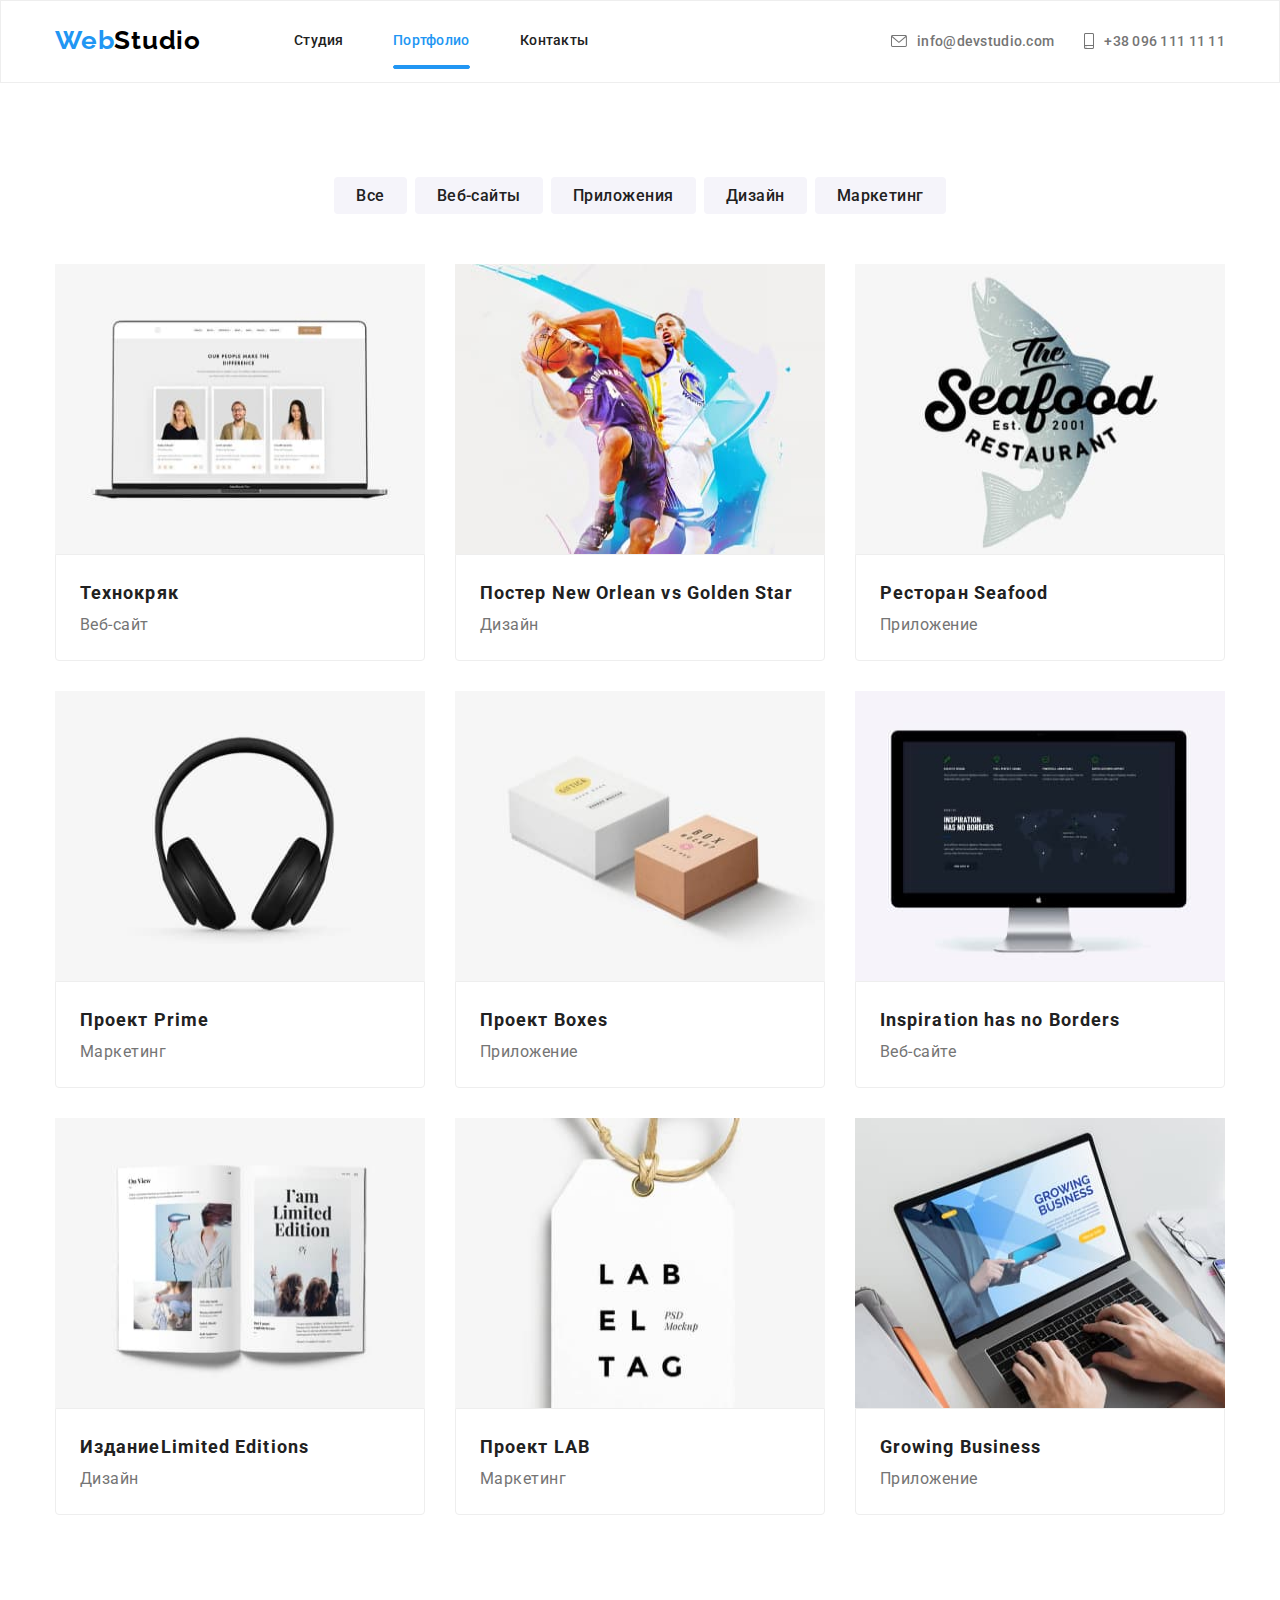
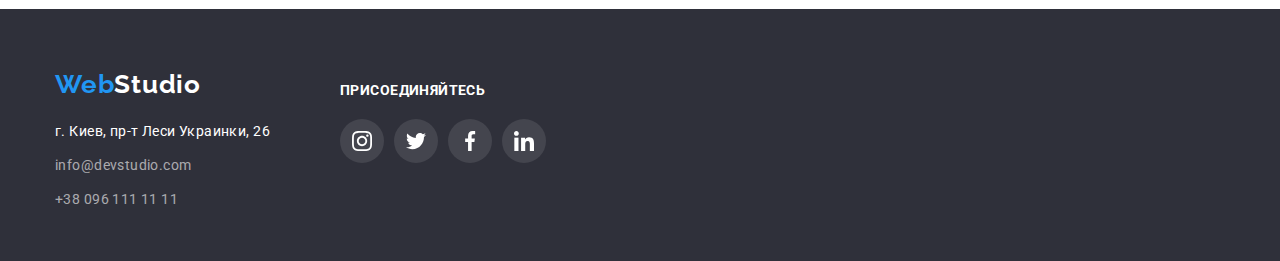
==== portfolio.html @ f4e9bdaf "спроба" ====
<!DOCTYPE html>
<html lang="ru">
<head>
    <meta charset="UTF-8">
    <meta http-equiv="X-UA-Compatible" content="IE=edge">
    <meta name="viewport" content="width=device-width, initial-scale=1.0">
    <link rel="stylesheet" href="https://cdnjs.cloudflare.com/ajax/libs/modern-normalize/1.0.0/modern-normalize.min.css">
    <link rel="preconnect" href="https://fonts.googleapis.com">
    <link rel="preconnect" href="https://fonts.gstatic.com" crossorigin>
    <link href="https://fonts.googleapis.com/css2?family=Raleway:wght@700&family=Roboto:wght@400;500;700;900&display=swap"
        rel="stylesheet">
    <title>WebStudio</title>
    <link rel="stylesheet" href="css/style.css">
</head>
<body class="info_main">
    <header class="header-solid">
        <div class="container style-container">
            <nav class="nav-style">
                
                    <a class="webStudio dio" href="./index.html">Web<span class="colorweb">Studio</span></a>
                     <ul class="style-studio">
                    <li class="stydi-link">
                        <a href="./index.html" class="studio  activity lost ">Студия</a>
                    </li>
                    <li class="stydi-link labe">
                        <a href="./portfolio.html" class="portfolio current activity ">Портфолио</a>
                    </li>
                    <li class="stydi-link ">
                        <a href="./contakts.html" class="contakts activity lost">Контакты</a>
                    </li>
                </ul>
            </nav>
                    <ul class="style-info">
                    <li class="style-mailto">
                        <a class="link_info activitys" href="mailto:info@devstudio.com" >
                            <svg class="svg-link" width="16" height="12">
                                <use href="./images/icons/sprite-2-defs.svg#icon-envelope"></use>
                            </svg>info@devstudio.com</a>
    
                        </li>
                    <li class="style-mailto">
                      
                    <a class="link_info activitys" href="tel+380961111111" >
                        <svg class="svg-link" width="10" height="16">
                            <use href="./images/icons/sprite-2-defs.svg#icon-smartphone " ></use>
                        </svg>+38 096 111 11 11</a>
                        </li>
                     </ul>
             </div>
    </header>
    <main>
        <section class="section">
            <div class="container">
            <ul class="style-buttons">
                <li class="a_studio buttons-skill">
                    <button type="button" class="info_buttons">Все</button>
                </li>
                <li class="a_studio buttons-skill">
                    <button type="button" class="info_buttons">Веб-сайты</button>
                </li>
                <li class="a_studio buttons-skill">
                    <button type="button" class="info_buttons">Приложения</button>
                </li>
                <li class="a_studio buttons-skill">
                    <button type="button" class="info_buttons">Дизайн</button>
                </li>
                <li class="a_studio buttons-skill">
                    <button type="button" class="info_buttons">Маркетинг</button>
                </li>
            </ul>
                <ul class="studio-work">
                    <li class="a_studio team-ids">
                        <div class="overlay">
                            <p class="work-p">
                                Ресурс пропонує комплексні пропозиції з різним рівнем функціоналу та сервісів. Все це дозволить відвідувачу отримати вичерпні відомості про компанію чи приватну особу.
                            </p>
                        
                        <img src="./images/img.jpg" width="370" height="290" alt="Ноут">
                        </div>
                        <div class="poster-style">
                        <h3 class="style_work ">Технокряк</h3>
                        <p class="style_skill ">Веб-сайт</p>
                       
                        </div>
                    </li>
                    
                
                    <li class="a_studio team-ids"><img src="./images/img(1).jpg" width="370" height="290" alt="Постер">
                        <div class="poster-style">
                        <h3 class="style_work ">Постер <span lang="en">New Orlean vs Golden Star</span></h3>
                        <p class="style_skill ">Дизайн</p>
                        </div>
                    </li>
                    
                
                    <li class="a_studio team-ids"><img src="./images/img(2).jpg" width="370" height="290" alt="Постер">
                        <div class="poster-style">
                        <h3 class="style_work ">Ресторан <span lang="en">Seafood</span></h3>
                        <p class="style_skill ">Приложение</p>
                        </div>
                    </li>
                    
               
                    <li class="a_studio team-ids"><img src="./images/img(3).jpg" width="370" height="290" alt="Наушники">
                        <div class="poster-style">
                        <h3 class="style_work ">Проект Prime</h3>
                        <p class="style_skill ">Маркетинг</p>
                        </div>
                    </li>
                    
             
                    <li class="a_studio team-ids"><img src="./images/img(4).jpg" width="370" height="290" alt="Коробки">
                        <div class="poster-style">
                        <h3 class="style_work ">Проект Boxes</h3>
                        <p class="style_skill ">Приложение</p>
                        </div>
                    </li>
                    
               
                    <li class="a_studio team-ids"><img src="./images/img(5).jpg" width="370" height="290" alt="Монитор">
                        <div class="poster-style">
                        <h3 class="style_work " lang="en">Inspiration has no Borders</h3>
                        <p class="style_skill ">Веб-сайте</p>
                        </div>
                    </li>
                    
               
                    <li class="a_studio team-ids"><img src="./images/img(6).jpg" width="370" height="290" alt="Книга">
                        <div class="poster-style">
                        <h3 class="style_work ">Издание<span lang="en">Limited Editions</span></h3>
                        <p class="style_skill ">Дизайн</p>
                        </div>
                    </li>
                    
              
                    <li class="a_studio team-ids"><img src="./images/img(7).jpg" width="370" height="290" alt="Бирка">
                        <div class="poster-style">
                        <h3 class="style_work ">Проект <span lang="en">LAB</span></h3>
                        <p class="style_skill ">Маркетинг</p>
                        </div>
                    </li>
                    
                
                    <li class="a_studio team-ids"><img src="./images/img(8).jpg" width="370" height="290" alt="Бирка">
                        <div class="poster-style">
                        <h3 class="style_work ">Growing Business</h3>
                        <p class="style_skill">Приложение</p>
                        </div>
                    </li>
                    
                </ul>
                </div>
        </section>
        
    </main>
    <footer class="info_link">
        <div class="container-link container" >
        <div>
        <a class="webStudio_2">Web<span class="style_studio">Studio</span></a>
        <address>
            <ul>
                <li class="a_studio styly-ly"><p class="link_street">г. Киев, пр-т Леси Украинки, 26</p></li>
                <li class="a_studio styly-ly"><a href="mailtoinfo@devstudio.com" class="link_infos">info@devstudio.com</a></li>
                <li class="a_studio styly-ly"><a href="tel+380961111111" class="link_infos">+38 096 111 11 11</a></li> 
            </ul>
        </address>
        
    </div>
    <div>
        <ul class="a_studio">
            <li><p class="p-link">Присоединяйтесь</p>
                <ul class="lllls">
                        <li class="rrrrs">
                            <a href="#" class="tttts">
                                <svg class="yyyys" width="44" height="44">
                                    <use href="./images/icons/sprite-2-defs.svg#icon-instagram-2"></use>
                                </svg>
                            </a>
                        </li>
                        <li class="rrrrs">
                            <a href="" class="tttts">
                                <svg class="yyyys" width="44" height="44">
                                    <use href="./images/icons/sprite-2-defs.svg#icon-twitter"></use>
                                </svg>
                            </a>
                        </li>
                        <li class="rrrrs">
                            <a href="" class="tttts">
                                <svg class="yyyys" width="44" height="44">
                                    <use href="./images/icons/sprite-2-defs.svg#icon-facebook"></use>
                                </svg>
                            </a>
                        </li>
                        <li class="rrrrs">
                            <a href="" class="tttts">
                                <svg class="yyyys" width="44" height="44">
                                    <use href="./images/icons/sprite-2-defs.svg#icon-linkedin"></use>
                                </svg>
                            </a>
                        </li>
                    </ul>
                    
    
</div>
    </footer>
</body>
</html>
---- css/style.css ----
h1,
h2,
h3,
h4,
p,
ul {
    margin-top: 0;
    margin-bottom: 0;
    padding-left: 0;
}
img{
    display: block;
}
*
**::before,
*::after {
    box-sizing: border-box;
    }
.container{
    width: 1200px;
    margin-left: auto;
    margin-right: auto;
    padding-left: 15px;
    padding-right: 15px; 
}
.style-container{
    display: flex;
}

/*Шапка*/
.lost:hover,
.lost:focus{
    color: #2196F3;
   
}

.header-solid{
    border: 1px solid #EEEEEE;
}
.nav-style{
    display: flex;
}
.style-studio{
    display: flex;
    list-style: none;
    
}
.style-info{
    display: flex;
    margin-left: auto; 
    list-style: none;
    justify-content: center;
    align-items: center;
  
}


.activity{
    width: 12px;
    display: flex;
    padding-top: 32px;
    padding-bottom: 32px;
   
}
.link_info:hover,
.link_info:focus{
    fill: #2196F3;
}
.activitys{
    display: flex;
    margin-right: 30px;  
    padding-top: 32px;
    padding-bottom: 32px;
}
.activitys:last-child{
    margin-right: 0;
}
.activity:last-child{
    margin-right: 0;
}
.dio{
    text-decoration: none;
    margin-right: 93px;
    padding-top: 24px;
    padding-bottom: 25px;
}
/*кОНТАКТ пИСЬМО И Телефон*/

.svg-link{
    margin-right: 10px; 
    fill: currentColor;
}
.svg-link:hover,
.svg-link:focus{
    fill: #2196F3;
}
.link_info:hover,
.link_info:focus{
    color:#2196F3;
}

.style-mailto{
    margin-right: 30px;
}
   .style-mailto:last-child{
    margin-right: 0;
   }
/*Секция ефективные решения */
.style-section{
    padding: 200px 0;
    text-align: center;
    background-color: #C4C4C4;
    background-image: linear-gradient(rgba(47, 48, 58, 0.4), rgba(47, 48, 58, 0.4)), url(../images/Img-1.jpg);
    background-repeat: no-repeat;
    background-position: center;
    max-width: 1600px;
    height: 600px;
    margin: 0 auto;
    
}


/*пункты работы */
.section{
    padding-top: 94px;
    padding-bottom: 94px;
    
}
.style-paragraph{
    width: 270px;
    margin-right: 30px;
}
.paragraph{
    display: flex;
    list-style: none;
}
.style-paragraph:last-child{
    margin-left: 0;
}
.icon::before {
    content: "";
    display: block;
    height: 120px;
    background-repeat: no-repeat;
    background-position: center;
    background-color: #F5F4FA;
    margin-bottom: 30px;

}

.icon:nth-child(1)::before {
    background-image: url(../images/antenna\ 1.svg);
}

.icon:nth-child(2)::before {
    background-image: url(../images/clock\ 1.svg);
}

.icon:nth-child(3)::before {
    background-image: url(../images/diagram\ 1.svg);
}

.icon:nth-child(4)::before {
    background-image: url(../images/astronaut\ 1.svg);
}

/*чем занимаемся */
.style-work{
    display: flex;
    list-style: none;
}
.style-img{
    position: relative;
    margin-right: 30px;
}
.style-img:last-child{
    margin-right: 0;
}
.style-works{
    padding-top: 0;
    
}
.style-p{

    display: flex;
    position: absolute;
    bottom: 0;
    width: 370px;
    height: 70px;
    justify-content: center;
    align-items: center;
    
    font-family: 'Roboto';
    font-style: normal;
    font-weight: 700;
    font-size: 14px;
    line-height: 1.14;
    text-align: center;
    letter-spacing: 0.03em;
    text-transform: uppercase;
    color: #FFFFFF;
    background-color: rgba(47, 48, 58, 0.8); 
}
/*Наша Команда*/
.info-team{
    display: flex;
    list-style: none;
}
.team-id{
    margin-right: 30px;
}
.team-id:last-child{
    margin-right: 0;
}
.style-id{
    margin-top: 30px;
    text-align: center;
}
.style-skill{
    margin-top: 10px;
    text-align: center;
}
.style-teams{
    background: #F5F4FA;

    margin: 0 auto;
}
/*Постояные кленты*/
.client{
    font-family: 'Roboto';
    font-style: normal;
    font-weight: 700;
    font-size: 36px;
    line-height: 1.16;
    text-align: center;
    letter-spacing: 0.03em;
     color: #212121;
     margin-bottom: 50px;
}
.client-korop{
    display: flex;
    align-items: center;
    justify-content: center;
    gap: 30px;
}
.client-info{
    width: 170px;
    height: 92px;
    list-style: none;
   
 }
.client-link{
    display: flex;
    width: 170px;
    height: 92px;
    align-items: center;
    fill: #AFB1B8;
    justify-content:center;
    border: 1px solid #afb1b8;
    border-radius: 4px;
}

.client-info:last-child{
    margin-right: 0;
}
.client-link:hover,
.client-link:focus{
    fill: #2196F3;
    border-color: #2196F3;
}
.client-link:hover,
.client-link:focus{
    border: 1px solid #2196f3;
}


                        


/*Подвал*/
.styly-ly{
   margin-bottom: 10px;
   margin-right: 70px;
}
.styly-ly:last-child {
    margin-bottom: 0;
}
.info_main {
    background: #FFFFFF;
    font-family: 'Roboto', 'Raleway';

}
.webStudio {
    font-family: 'Raleway';
    font-style: normal;
    font-weight: 700;
    font-size: 26px;
    line-height: 1.2;
    letter-spacing: 0.03em;
    color: #2196F3;

}
.colorweb {
    font-family: 'Raleway';
    font-style: normal;
    font-weight: 700;
    font-size: 26px;
    line-height: 1.2;
    letter-spacing: 0.03em;
    color:black;
}

.studio {
    font-weight: 500;
    font-size: 14px;
    line-height: 1.14;
    letter-spacing: 0.02em;
    color: #212121;
    text-decoration: none;
    width: 49px;
    height: 16px;
}

.current{
    color:#2196F3;
    margin-right: 50px;
   
    
}



.portfolio {
    
    font-weight: 500;
    font-size: 14px;
    line-height: 1.14;
    letter-spacing: 0.02em;
    text-decoration: none;
    color: #212121;
    width: 77px;
    height: 16px;
}
.portfolio.current {
    color: #2196F3;
   
}
.labe::after{
   content: "";
   display: flex;
    width: 100%;
    height: 4px;
    border: 1px solid #2196F3;;
    border-radius: 2px;
    background: #2196F3; 
    
}

.contakts {
    font-weight: 500;
    font-size: 14px;
    line-height: 1.14;
    letter-spacing: 0.02em;
    text-decoration: none;
    color: #212121;
    width: 68px;
    height: 16px;
    
}

.link_info {
    display: flex;
    font-weight: 500;
    font-size: 14px;
    line-height: 1.2;
    letter-spacing: 0.02em;
    color: #757575;
    list-style: none;
    text-decoration: none;
    cursor: pointer;
    align-items: center;
   
}
*{
    margin: 0;
    padding: 0;
    box-sizing: border-box;
    
}


.stydi-link{
    margin-right: 50px;
    
}
.stydi-link:last-child{
    margin-right: 0;
}

/*Еффективное решение*/

.style_round {
  
    font-family: 'Roboto';
    font-style: normal;
    font-weight: 900;
    font-size: 44px;
    line-height: 1.3;
    text-align: center;
    letter-spacing: 0.06em;
    text-transform: uppercase;
    margin: auto;
    color: #FFFFFF;
    width: 690px;
}

/*Кнопка*/
.info_button{
    margin-top: 30px;
    letter-spacing: 0.06em;
    font-family: 'Roboto';
    font-style: normal;
    font-weight: 700;
    font-size: 16px;
    line-height: 1.9;
    width: 200px;
    height: 50px;
    background: #2196F3;
    box-shadow: 0px 4px 4px rgba(0, 0, 0, 0.15);
    border-radius: 4px;
    color: #FFFFFF;
    cursor: pointer;
    margin: auto;
    text-align: center;
    border: none;   
  
}
.style-button{
    display: block;
    margin-top: 30px;
}

/*Пункты в работе*/
.info_team {
    margin-bottom: 10px;
    font-family: 'Roboto';
    font-style: normal;
    font-weight: 700;
    font-size: 14px;
    line-height: 1.14;
    letter-spacing: 0.03em;
    text-transform: uppercase;
    color: #212121;

}

.text_team {
    font-family: 'Roboto';
    font-style: normal;
    font-weight: 400;
    font-size: 14px;
    line-height: 1.7;
    letter-spacing: 0.03em;
    color: #757575;
}

.work_team {
    text-align: center;
    margin-bottom: 50px;
 
    font-family: 'Roboto';
    font-style: normal;
    font-weight: 700;
    font-size: 36px;
    line-height: 1.2;
    letter-spacing: 0.03em;
    color: #212121;
}

.id_team {
    font-family: 'Roboto';
    font-style: normal;
    font-weight: 500;
    font-size: 16px;
    line-height: 1.2;
    letter-spacing: 0.03em;
    color: #212121;
}

.skil_team {
    font-family: 'Roboto';
    font-style: normal;
    font-weight: 400;
    font-size: 16px;
    line-height: 1.2;
    letter-spacing: 0.03em;
    color: #757575;
}

/*подвал*/

.webStudio_2 {
   display: block;
   margin-bottom: 20px;
    font-family: 'Raleway';
    font-style: normal;
    font-weight: 700;
    font-size: 26px;
    line-height: 1.2;
    letter-spacing: 0.03em;
    color: #2196F3;
}

.style_studio {
    
    font-family: 'Raleway';
    font-style: normal;
    font-weight: 700;
    font-size: 26px;
    line-height: 1.2;
    letter-spacing: 0.03em;
    color: white;
    
}

.link_infos {
    font-family: 'Roboto';
    font-style: normal;
    font-weight: 400;
    font-size: 14px;
    line-height: 1.7;
    letter-spacing: 0.03em;
    color: rgba(255, 255, 255, 0.6);
    text-decoration: none;

}

.info_link {
    background: #2F303A;
    padding-top: 60px;
    padding-bottom: 50px;
    margin: 0 auto;
    
}
.link_street{
    font-family: 'Roboto';
        font-style: normal;
        font-weight: 400;
        font-size: 14px;
        line-height:1.7;
        letter-spacing: 0.03em;
        color: #FFFFFF;
}
/*СТИЛИ ВТОРОЙ СТРАНИЦИ*/
/*Кнопки*/
.style-buttons{
    display: flex;  
    justify-content: center;
}
.buttons-skill{
    margin-right: 8px;
    
}
.buttons-skill:last-child {
    margin-right: 0;
}

/*Портфолио Стулий*/
.studio-work{
    margin-top: 50px;
    display: flex;
    flex-wrap: wrap;
}
.team-ids {
    margin-right: 30px;
    margin-bottom: 30px;
}
.team-ids:hover,
.team-ids:focus{
    box-shadow: 0px 1px 1px rgba(0, 0, 0, 0.12), 0px 4px 4px rgba(0, 0, 0, 0.06), 1px 4px 6px rgba(0, 0, 0, 0.16);
}
.team-ids:nth-child(3n+3){
    margin-right: 0;
}
.team-ids:nth-last-child(-n+3) {
    margin-bottom: 0;
}
.poster-style{
   padding: 20px 24px 20px 24px;
   border: 1px solid #EEEEEE;
    border-radius: 0px 0px 4px 4px;
   
    
}

/*Наша команда svg*/
.llll{
   display: flex;
   gap: 10px;
    justify-content: center;
    list-style: none;
    margin-bottom: 30px;
   
}
.rrrr{
    display: flex;
        gap: 10px;
        
        align-items: center;
        margin-top: 15px;
}
.tttt{
    display: flex;
    width: 44px;
    height: 44px;
    border-radius: 50px;
    background-color:#FFFFFF;
    fill: #AFB1B8;
    justify-content:center;
}
.yyyy{
  display: block;
  width: 20px;

}
.tttt:hover,
.tttt:focus{
   fill:#FFFFFF;
   background-color: #2196F3;


}
.studio_style {
    font-family: 'Roboto';
    font-style: normal;
    font-weight: 500;
    font-size: 14px;
    line-height: 1.14;
    letter-spacing: 0.02em;
    text-decoration: none;
    color: #212121;
}
.portfolio_style{
    font-family: 'Roboto';
    font-style: normal;
    font-weight: 500;
    font-size: 14px;
    line-height: 1.14;
    letter-spacing: 0.02em;
    color: #2196F3;
    text-decoration: none;
}
.info_buttons{
    padding: 6px 22px 6px 22px;
    background: #F5F4FA;
    border-radius: 4px;
    font-family: 'Roboto';
    font-style: normal;
    font-weight: 500;
    font-size: 16px;
    line-height: 1.6;
    text-align: center;
    letter-spacing: 0.03em;
    color: #212121;
    border: none;
    cursor: pointer;
    margin: auto;
}
.info_buttons:hover,
.info_buttons:focus
{
        
        color: #FFFFFF;
        background: #2196F3;
        box-shadow: 0px 3px 1px rgba(0, 0, 0, 0.1), 0px 1px 2px rgba(0, 0, 0, 0.08), 0px 2px 2px rgba(0, 0, 0, 0.12);
        border-radius: 4px;
}

.style_work{
    
font-family: 'Roboto';
    font-style: normal;
    font-weight: 700;
    font-size: 18px;
    line-height: 2;
    letter-spacing: 0.06em;
    color: #212121;
}
.style_skill{
font-family: 'Roboto';
    font-style: normal;
    font-weight: 400;
    font-size: 16px;
    line-height: 1.8;

    letter-spacing: 0.03em;

    color: #757575;
}
.poster-styles{
   
    background-color: #FFFFFF;
    border-radius: 0px 0px 4px 4px;
    box-shadow: 0px 1px 3px rgba(0, 0, 0, 0.12), 0px 1px 1px rgba(0, 0, 0, 0.14), 0px 2px 1px rgba(0, 0, 0, 0.2);
    
}
.overlay{
    position: relative;
    overflow: hidden;
}
.work-p{
    display: flex;
    justify-content:center;
    align-items: center;
    padding: 63px 24px;
    position: absolute;
    transform: translateY(100%);
    transition: transform 250ms cubic-bezier(0.4,0,0.2,1);
    font-family: 'Roboto';
    font-style: normal;
    font-weight: 400;
    font-size: 18px;
    line-height: 28px;
    letter-spacing: 0.03em;

    width: 100%;
    height: 100%;
    color: #FFFFFF;
    background: rgba(33, 150, 243, 0.9);
    bottom: 0px;
    top: 0px;
    right: 0px;
}

.overlay:hover .work-p{
    transform: translateY(0);
}
/*Подвал*/
.container-link{
    display: flex;
    text-align: baseline;

}
.a_studio{
    list-style: none;
    
   
}
.a_studios{
    margin-left: 70px;
    list-style: none;
}
.link-list{
    display: flex;
}
.lllls{
    display: flex;
    gap: 10px;
     list-style: none;
     
 }
 .tttts{
     display: flex;
     width: 44px;
     height: 44px;
     border-radius: 50px;
     background: rgba(255, 255, 255, 0.1);
     fill:#FFFFFF;
     justify-content:center;
 }
 .yyyys{
   display: flex;
   width: 20px;
 
 }
 .tttts:hover,
 .tttts:focus{
    background-color: #2196F3;
}

.p-link{
    font-family: 'Roboto';
    font-style: normal;
    font-weight: 700;
    font-size: 14px;
    line-height: 1.14;
    letter-spacing: 0.03em;
    text-transform: uppercase;
    color: #FFFFFF;
    margin-bottom: 20px;
    justify-content: center; 
    margin-top: 14px;
}
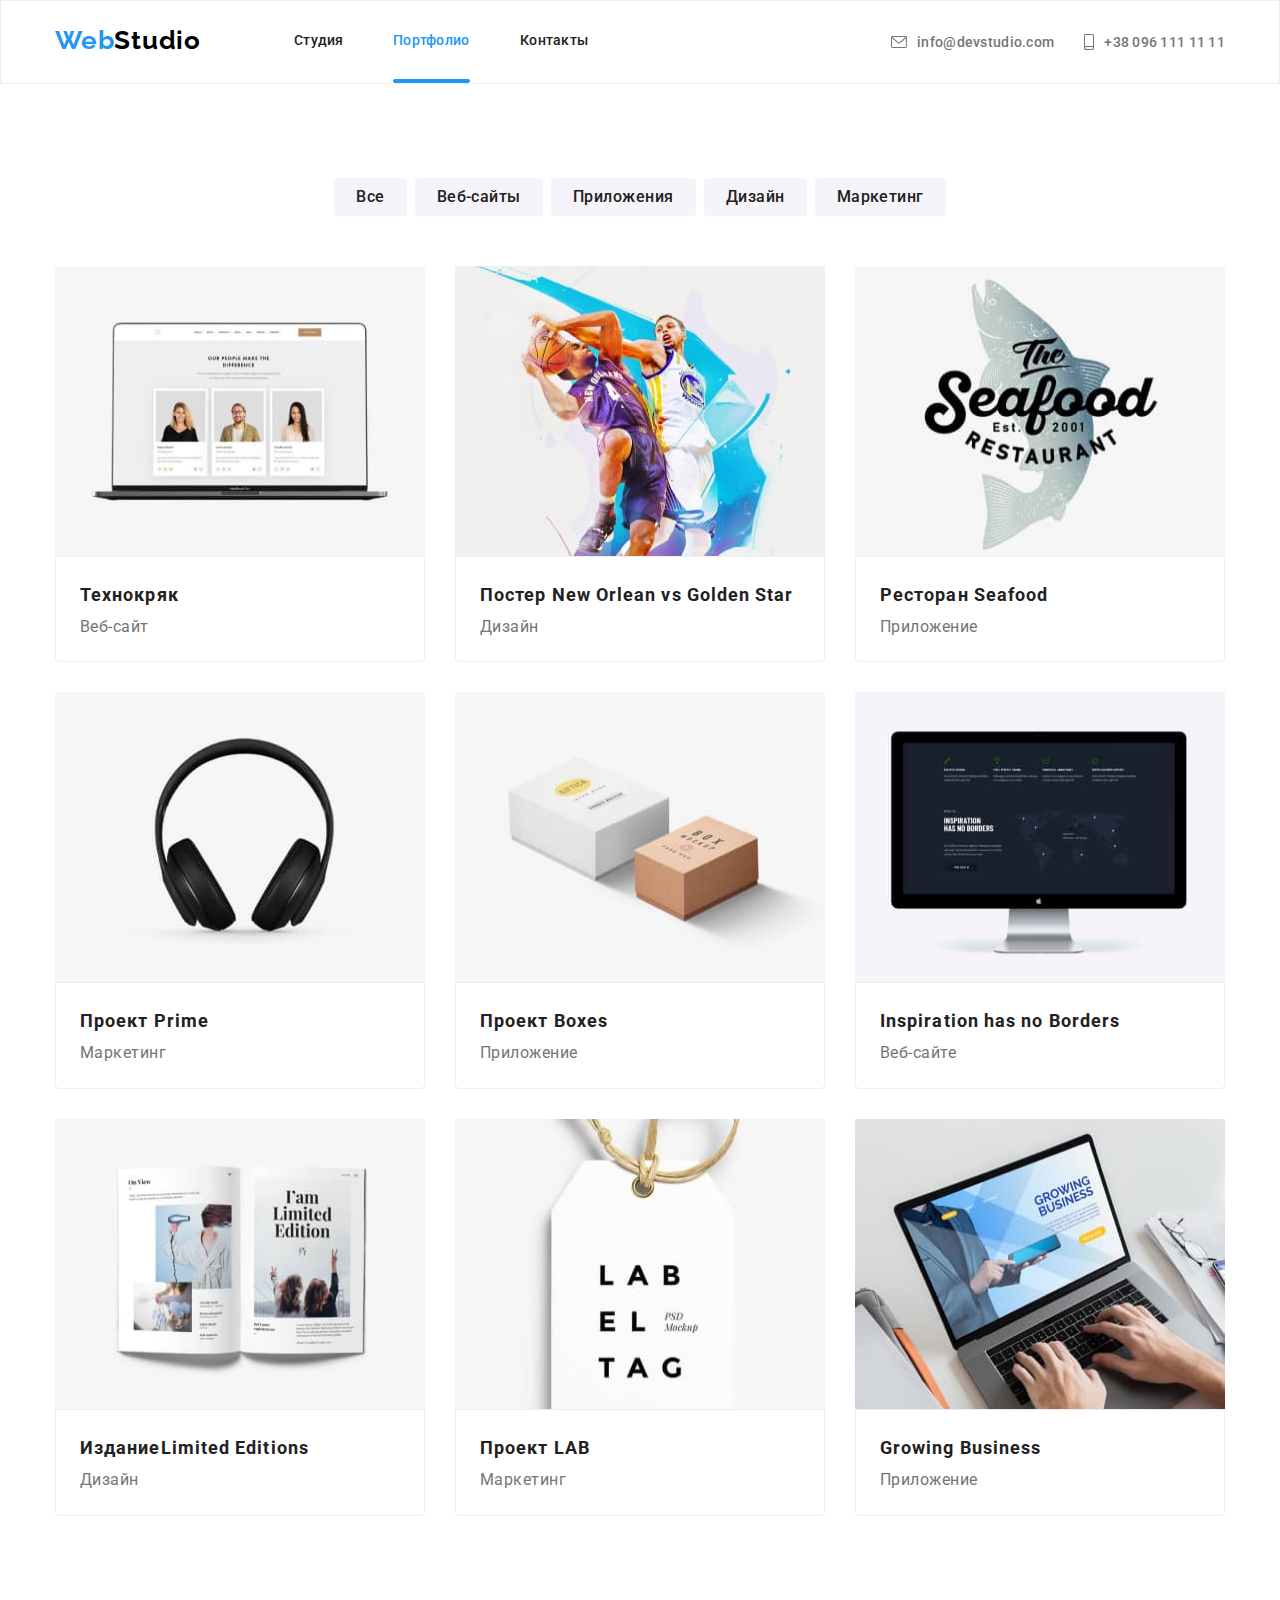
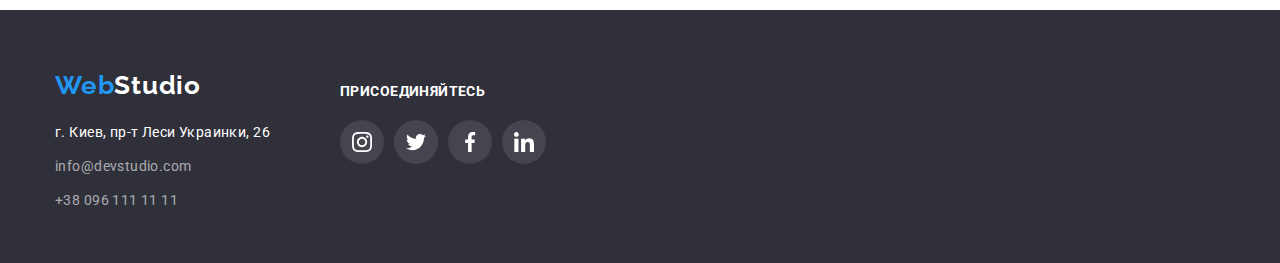
==== commit af766003: "проба" ====
--- a/portfolio.html
+++ b/portfolio.html
@@ -19,13 +19,13 @@
                 
                     <a class="webStudio dio" href="./index.html">Web<span class="colorweb">Studio</span></a>
                      <ul class="style-studio">
-                    <li class="stydi-link">
+                    <li class="stydi-link labes">
                         <a href="./index.html" class="studio  activity lost ">Студия</a>
                     </li>
                     <li class="stydi-link labe">
                         <a href="./portfolio.html" class="portfolio current activity ">Портфолио</a>
                     </li>
-                    <li class="stydi-link ">
+                    <li class="stydi-link labes">
                         <a href="./contakts.html" class="contakts activity lost">Контакты</a>
                     </li>
                 </ul>
--- a/css/style.css
+++ b/css/style.css
@@ -31,7 +31,14 @@
 .lost:hover,
 .lost:focus{
     color: #2196F3;
-   
+}
+.labes:hover,
+.labes:focus{
+    width: 100%;
+    height: 4px;
+    border: 1px solid #2196F3;
+    border-radius: 2px;
+    background-color: #2196F3;
 }
 
 .header-solid{
@@ -319,6 +326,7 @@
     text-decoration: none;
     width: 49px;
     height: 16px;
+    margin-bottom: 14px;
 }
 
 .current{
@@ -340,8 +348,9 @@
     color: #212121;
     width: 77px;
     height: 16px;
-}
-.portfolio.current {
+    margin-bottom: 14px;
+}
+.portfolio.current{
     color: #2196F3;
    
 }
@@ -352,8 +361,7 @@
     height: 4px;
     border: 1px solid #2196F3;;
     border-radius: 2px;
-    background: #2196F3; 
-    
+    background: #2196F3;
 }
 
 .contakts {
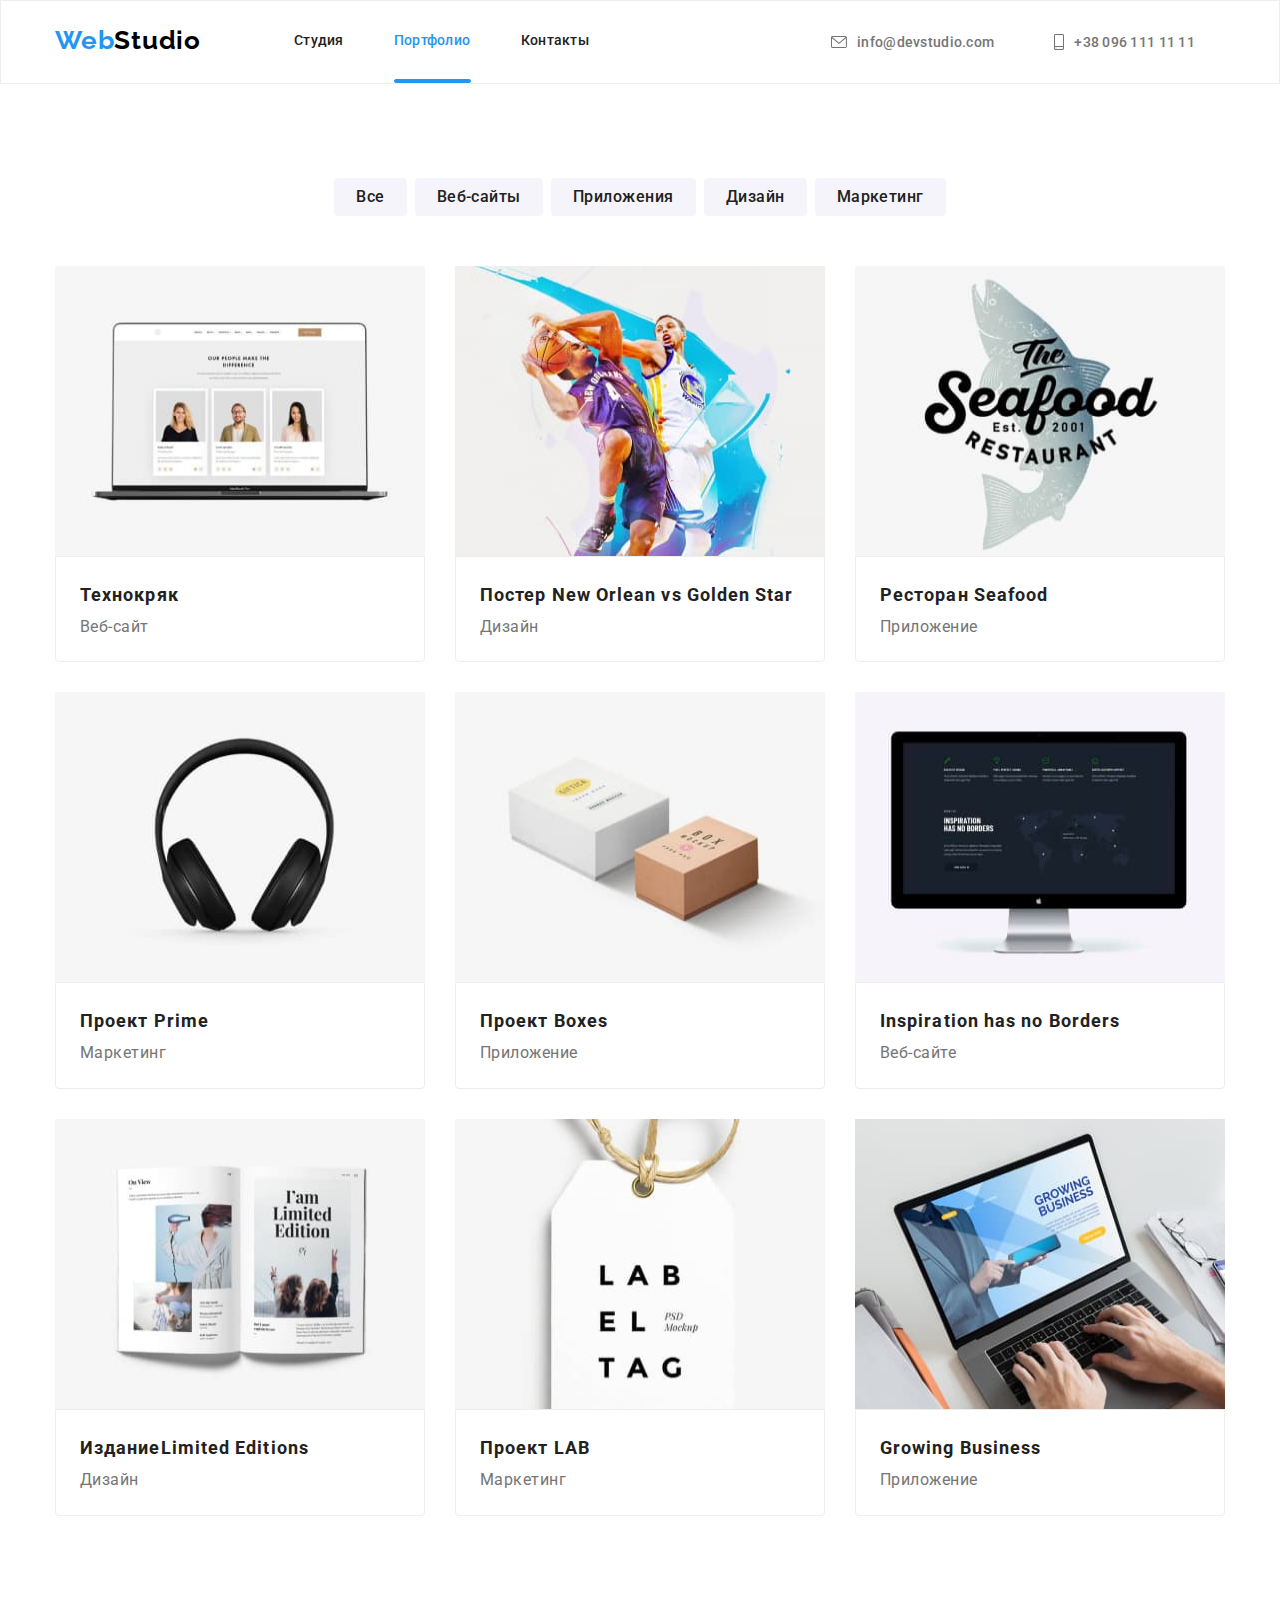
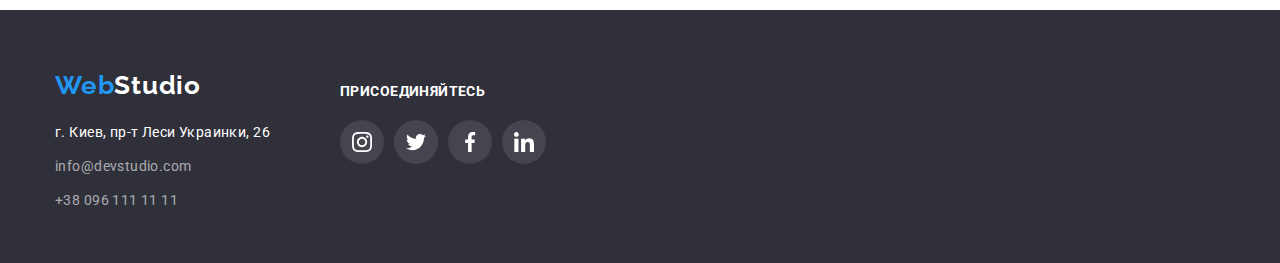
==== commit 81f69f4c: "на перевірку" ====
--- a/portfolio.html
+++ b/portfolio.html
@@ -19,13 +19,13 @@
                 
                     <a class="webStudio dio" href="./index.html">Web<span class="colorweb">Studio</span></a>
                      <ul class="style-studio">
-                    <li class="stydi-link labes">
+                    <li class="stydi-link ">
                         <a href="./index.html" class="studio  activity lost ">Студия</a>
                     </li>
                     <li class="stydi-link labe">
                         <a href="./portfolio.html" class="portfolio current activity ">Портфолио</a>
                     </li>
-                    <li class="stydi-link labes">
+                    <li class="stydi-link ">
                         <a href="./contakts.html" class="contakts activity lost">Контакты</a>
                     </li>
                 </ul>
--- a/css/style.css
+++ b/css/style.css
@@ -31,14 +31,8 @@
 .lost:hover,
 .lost:focus{
     color: #2196F3;
-}
-.labes:hover,
-.labes:focus{
-    width: 100%;
-    height: 4px;
-    border: 1px solid #2196F3;
-    border-radius: 2px;
-    background-color: #2196F3;
+    
+   
 }
 
 .header-solid{
@@ -63,7 +57,6 @@
 
 
 .activity{
-    width: 12px;
     display: flex;
     padding-top: 32px;
     padding-bottom: 32px;
@@ -79,9 +72,7 @@
     padding-top: 32px;
     padding-bottom: 32px;
 }
-.activitys:last-child{
-    margin-right: 0;
-}
+
 .activity:last-child{
     margin-right: 0;
 }
@@ -265,6 +256,7 @@
     justify-content:center;
     border: 1px solid #afb1b8;
     border-radius: 4px;
+    transition: fill 250ms cubic-bezier(0.4,0,0.2,1);
 }
 
 .client-info:last-child{
@@ -275,10 +267,7 @@
     fill: #2196F3;
     border-color: #2196F3;
 }
-.client-link:hover,
-.client-link:focus{
-    border: 1px solid #2196f3;
-}
+
 
 
                         
@@ -324,16 +313,12 @@
     letter-spacing: 0.02em;
     color: #212121;
     text-decoration: none;
-    width: 49px;
-    height: 16px;
-    margin-bottom: 14px;
+    transition:color 250ms cubic-bezier(0.4,0,0.2,1);
 }
 
 .current{
     color:#2196F3;
-    margin-right: 50px;
-   
-    
+
 }
 
 
@@ -349,8 +334,9 @@
     width: 77px;
     height: 16px;
     margin-bottom: 14px;
-}
-.portfolio.current{
+    transition:color 250ms cubic-bezier(0.4,0,0.2,1);
+}
+.portfolio.current {
     color: #2196F3;
    
 }
@@ -373,6 +359,8 @@
     color: #212121;
     width: 68px;
     height: 16px;
+    transition:color 250ms cubic-bezier(0.4,0,0.2,1);
+
     
 }
 
@@ -387,6 +375,7 @@
     text-decoration: none;
     cursor: pointer;
     align-items: center;
+    transition: color 250ms cubic-bezier(0.4,0,0.2,1);
    
 }
 *{
@@ -441,7 +430,11 @@
     margin: auto;
     text-align: center;
     border: none;   
-  
+    transition: background-color 250ms cubic-bezier(0.4,0,0.2,1);
+}
+.info_button:hover,
+.info_button:focus{
+    background:#188CE8;
 }
 .style-button{
     display: block;
@@ -540,6 +533,7 @@
     letter-spacing: 0.03em;
     color: rgba(255, 255, 255, 0.6);
     text-decoration: none;
+    transition:color 250ms cubic-bezier(0.4,0,0.2,1);
 
 }
 
@@ -625,6 +619,9 @@
     background-color:#FFFFFF;
     fill: #AFB1B8;
     justify-content:center;
+    position: relative;
+    transition: background-color 250ms cubic-bezier(0.4,0,0.2,1);
+    
 }
 .yyyy{
   display: block;
@@ -635,6 +632,8 @@
 .tttt:focus{
    fill:#FFFFFF;
    background-color: #2196F3;
+   
+   
 
 
 }
@@ -673,6 +672,7 @@
     border: none;
     cursor: pointer;
     margin: auto;
+    transition: background-color 250ms cubic-bezier(0.4,0,0.2,1);
 }
 .info_buttons:hover,
 .info_buttons:focus
@@ -711,7 +711,9 @@
     border-radius: 0px 0px 4px 4px;
     box-shadow: 0px 1px 3px rgba(0, 0, 0, 0.12), 0px 1px 1px rgba(0, 0, 0, 0.14), 0px 2px 1px rgba(0, 0, 0, 0.2);
     
-}
+    
+}
+
 .overlay{
     position: relative;
     overflow: hidden;
@@ -775,6 +777,8 @@
      background: rgba(255, 255, 255, 0.1);
      fill:#FFFFFF;
      justify-content:center;
+     transition: background-color 250ms cubic-bezier(0.4,0,0.2,1);
+     
  }
  .yyyys{
    display: flex;
@@ -784,6 +788,7 @@
  .tttts:hover,
  .tttts:focus{
     background-color: #2196F3;
+    
 }
 
 .p-link{
@@ -798,4 +803,60 @@
     margin-bottom: 20px;
     justify-content: center; 
     margin-top: 14px;
+}
+/*Модальное окно*/
+.backdrop{
+    position: fixed;
+    left: 0px;
+    top: 0px;
+    width: 100%;
+    height: 100%;
+    z-index: 100%;
+    background: rgba(0, 0, 0, 0.2);
+    transition: opacity 250ms cubic-bezier(0.4,0,0.2,1),visibility 250ms cubic-bezier(0.4,0,0.2,1) ;
+}
+.backdrop.is-hidden{
+    opacity: 0;
+    visibility: hidden;
+    pointer-events: none;
+}
+.modal{
+    position: absolute;
+    width: 528px;
+    height: 581px;
+    top:50%;
+    left:50%;
+    transform: translate(-50%,-50%);
+    background: #FFFFFF;
+    box-shadow: 0px 1px 3px rgba(0, 0, 0, 0.12), 0px 1px 1px rgba(0, 0, 0, 0.14), 0px 2px 1px rgba(0, 0, 0, 0.2);
+    border-radius: 4px;
+    
+}
+.modal-close-btn{
+    position: absolute;
+    display: flex;
+    top:8px;
+    right: 8px;
+    justify-content: center;
+    align-items:center;
+   background-color: transparent;
+   border: 1px solid rgba(0, 0, 0, 0.1);
+   padding: 0;
+   width: 30px;
+   height: 30px;
+   border-radius: 50%;
+   cursor: pointer;
+   transition: border-color 250ms cubic-bezier(0.4,0,0.2,1);
+  
+}
+.modal-close-btn-icon{
+    transition: fill 250ms cubic-bezier(0.4,0,0.2,1);
+}
+.modal-close-btn:hover,
+.modal-close-btn:focus{
+    border-color:#2196F3;
+}
+.modal-close-btn:hover .modal-close-btn-icon,
+.modal-close-btn:focus .modal-close-btn-icon{
+    fill: #2196F3;
 }